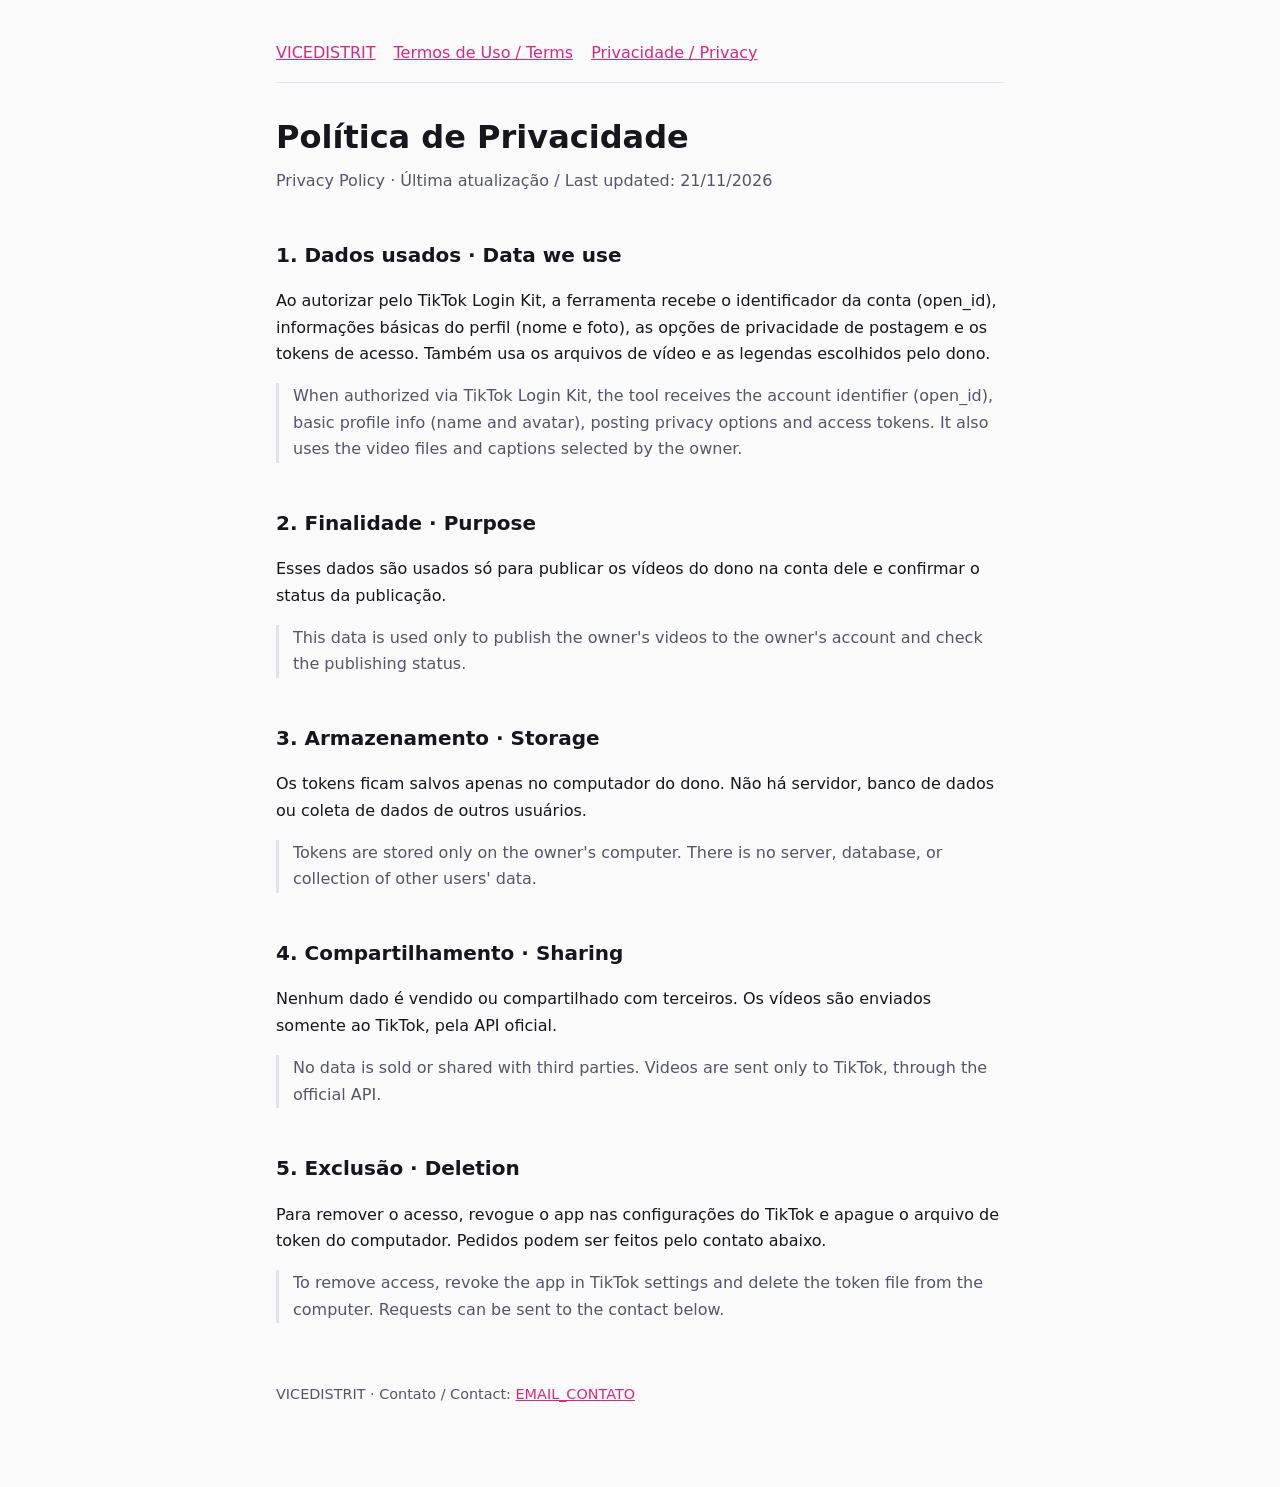
==== privacidade.html @ e080ca70 "Site VICEDISTRIT: inicio, termos e privacidade Co-Authored-By: Claude Opus 5.5 <noreply@anthropic.co" ====
<!doctype html><html lang="pt-BR"><head><meta charset="utf-8"><meta name="viewport" content="width=device-width,initial-scale=1"><title>Política de Privacidade · VICEDISTRIT</title><link rel="stylesheet" href="estilo.css"></head><body><main><nav><a href="index.html">VICEDISTRIT</a><a href="termos.html">Termos de Uso / Terms</a><a href="privacidade.html">Privacidade / Privacy</a></nav>
<h1>Política de Privacidade</h1><p class="sub">Privacy Policy · Última atualização / Last updated: 21/11/2026</p>
<h2>1. Dados usados · Data we use</h2><p>Ao autorizar pelo TikTok Login Kit, a ferramenta recebe o identificador da conta (open_id), informações básicas do perfil (nome e foto), as opções de privacidade de postagem e os tokens de acesso. Também usa os arquivos de vídeo e as legendas escolhidos pelo dono.</p><p class="en">When authorized via TikTok Login Kit, the tool receives the account identifier (open_id), basic profile info (name and avatar), posting privacy options and access tokens. It also uses the video files and captions selected by the owner.</p>
<h2>2. Finalidade · Purpose</h2><p>Esses dados são usados só para publicar os vídeos do dono na conta dele e confirmar o status da publicação.</p><p class="en">This data is used only to publish the owner's videos to the owner's account and check the publishing status.</p>
<h2>3. Armazenamento · Storage</h2><p>Os tokens ficam salvos apenas no computador do dono. Não há servidor, banco de dados ou coleta de dados de outros usuários.</p><p class="en">Tokens are stored only on the owner's computer. There is no server, database, or collection of other users' data.</p>
<h2>4. Compartilhamento · Sharing</h2><p>Nenhum dado é vendido ou compartilhado com terceiros. Os vídeos são enviados somente ao TikTok, pela API oficial.</p><p class="en">No data is sold or shared with third parties. Videos are sent only to TikTok, through the official API.</p>
<h2>5. Exclusão · Deletion</h2><p>Para remover o acesso, revogue o app nas configurações do TikTok e apague o arquivo de token do computador. Pedidos podem ser feitos pelo contato abaixo.</p><p class="en">To remove access, revoke the app in TikTok settings and delete the token file from the computer. Requests can be sent to the contact below.</p>
<footer>VICEDISTRIT · Contato / Contact: <a href="mailto:EMAIL_CONTATO">EMAIL_CONTATO</a></footer></main></body></html>
---- estilo.css ----
:root{--bg:#0e0e12;--fg:#ececf1;--mut:#a4a4b4;--acc:#ff4fa3;--line:#2a2a36}
@media (prefers-color-scheme: light){:root{--bg:#fafafa;--fg:#16161c;--mut:#55556a;--acc:#d12b7f;--line:#e2e2ea}}
*{box-sizing:border-box}body{margin:0;background:var(--bg);color:var(--fg);font:16px/1.65 system-ui,-apple-system,Segoe UI,Roboto,sans-serif}
main{max-width:760px;margin:0 auto;padding:40px 16px 80px}
h1{font-size:2rem;margin:0 0 4px}h2{margin-top:2.2em;font-size:1.25rem}
.sub{color:var(--mut);margin:0 0 28px}a{color:var(--acc)}
nav{display:flex;gap:18px;flex-wrap:wrap;padding-bottom:16px;border-bottom:1px solid var(--line);margin-bottom:28px}
.en{color:var(--mut);border-left:3px solid var(--line);padding-left:14px;margin-top:10px}
footer{margin-top:60px;color:var(--mut);font-size:.9rem}
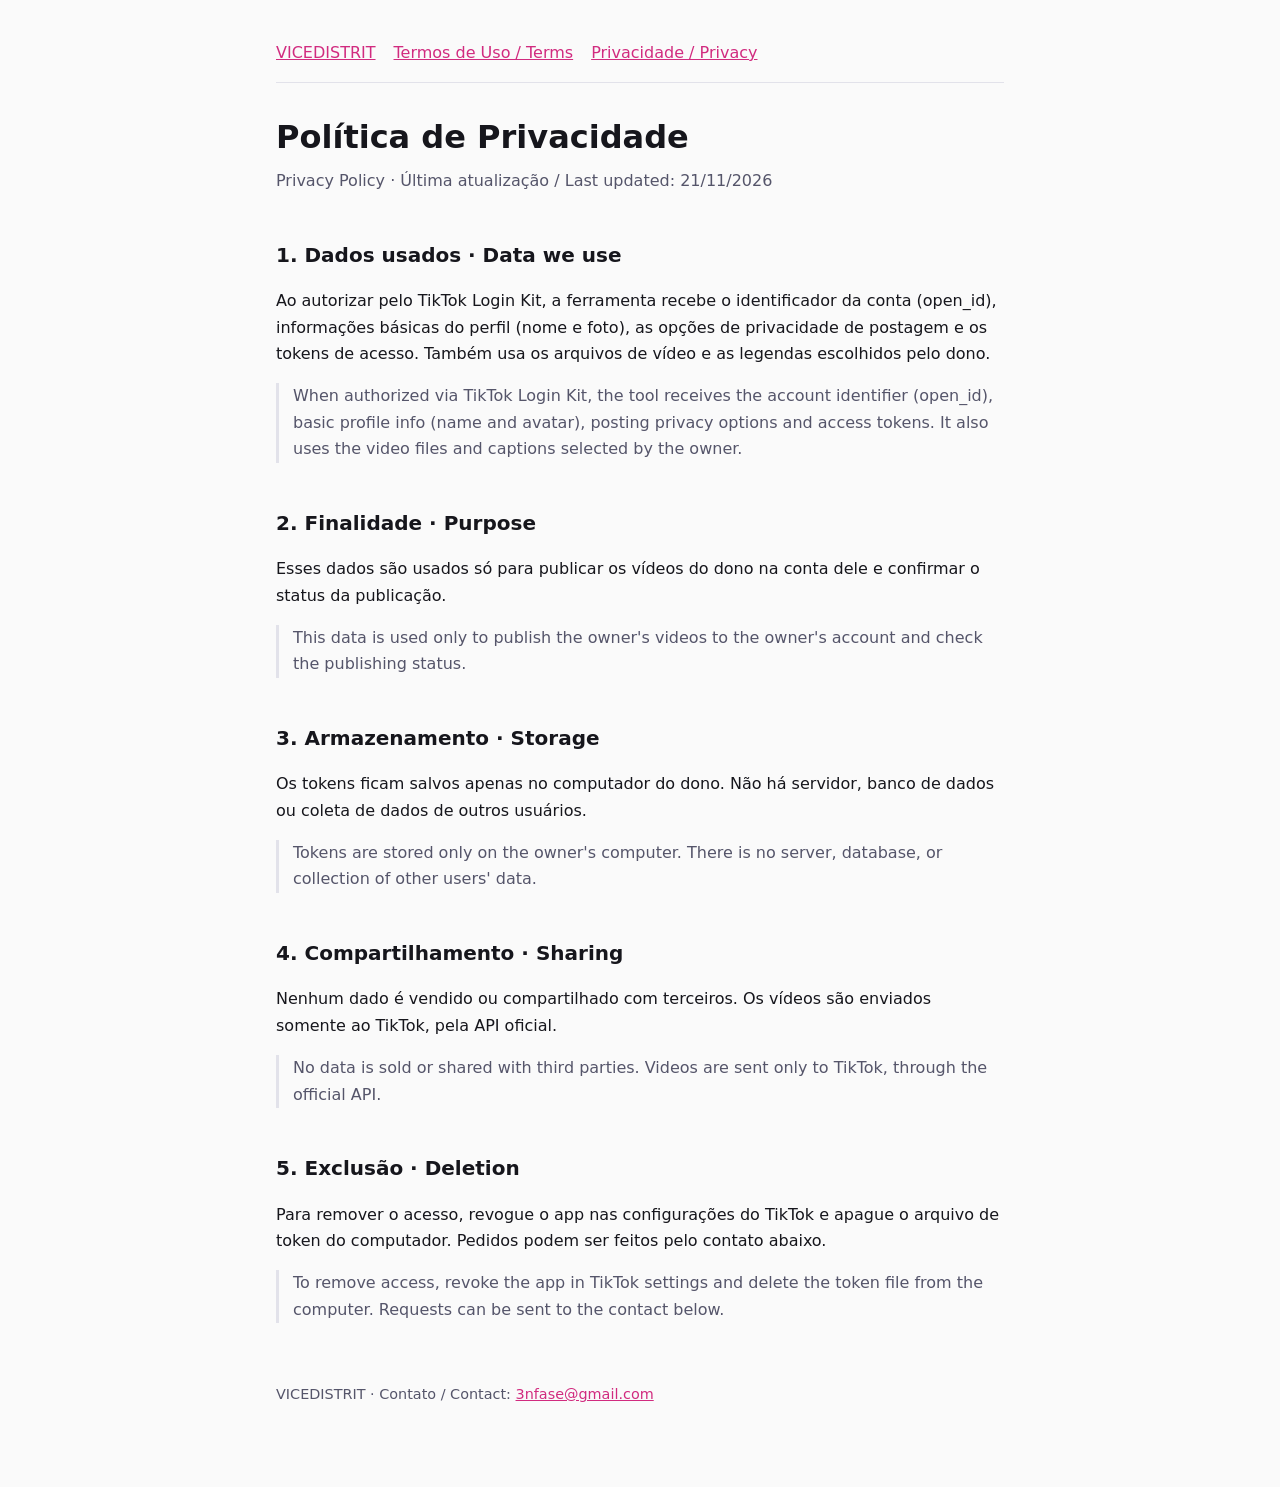
==== commit 57a05606: "Adiciona e-mail de contato Co-Authored-By: Claude Opus 5.5 <noreply@anthropic.com>" ====
--- a/privacidade.html
+++ b/privacidade.html
@@ -5,4 +5,4 @@
 <h2>3. Armazenamento · Storage</h2><p>Os tokens ficam salvos apenas no computador do dono. Não há servidor, banco de dados ou coleta de dados de outros usuários.</p><p class="en">Tokens are stored only on the owner's computer. There is no server, database, or collection of other users' data.</p>
 <h2>4. Compartilhamento · Sharing</h2><p>Nenhum dado é vendido ou compartilhado com terceiros. Os vídeos são enviados somente ao TikTok, pela API oficial.</p><p class="en">No data is sold or shared with third parties. Videos are sent only to TikTok, through the official API.</p>
 <h2>5. Exclusão · Deletion</h2><p>Para remover o acesso, revogue o app nas configurações do TikTok e apague o arquivo de token do computador. Pedidos podem ser feitos pelo contato abaixo.</p><p class="en">To remove access, revoke the app in TikTok settings and delete the token file from the computer. Requests can be sent to the contact below.</p>
-<footer>VICEDISTRIT · Contato / Contact: <a href="mailto:EMAIL_CONTATO">EMAIL_CONTATO</a></footer></main></body></html>
+<footer>VICEDISTRIT · Contato / Contact: <a href="mailto:3nfase@gmail.com">3nfase@gmail.com</a></footer></main></body></html>
